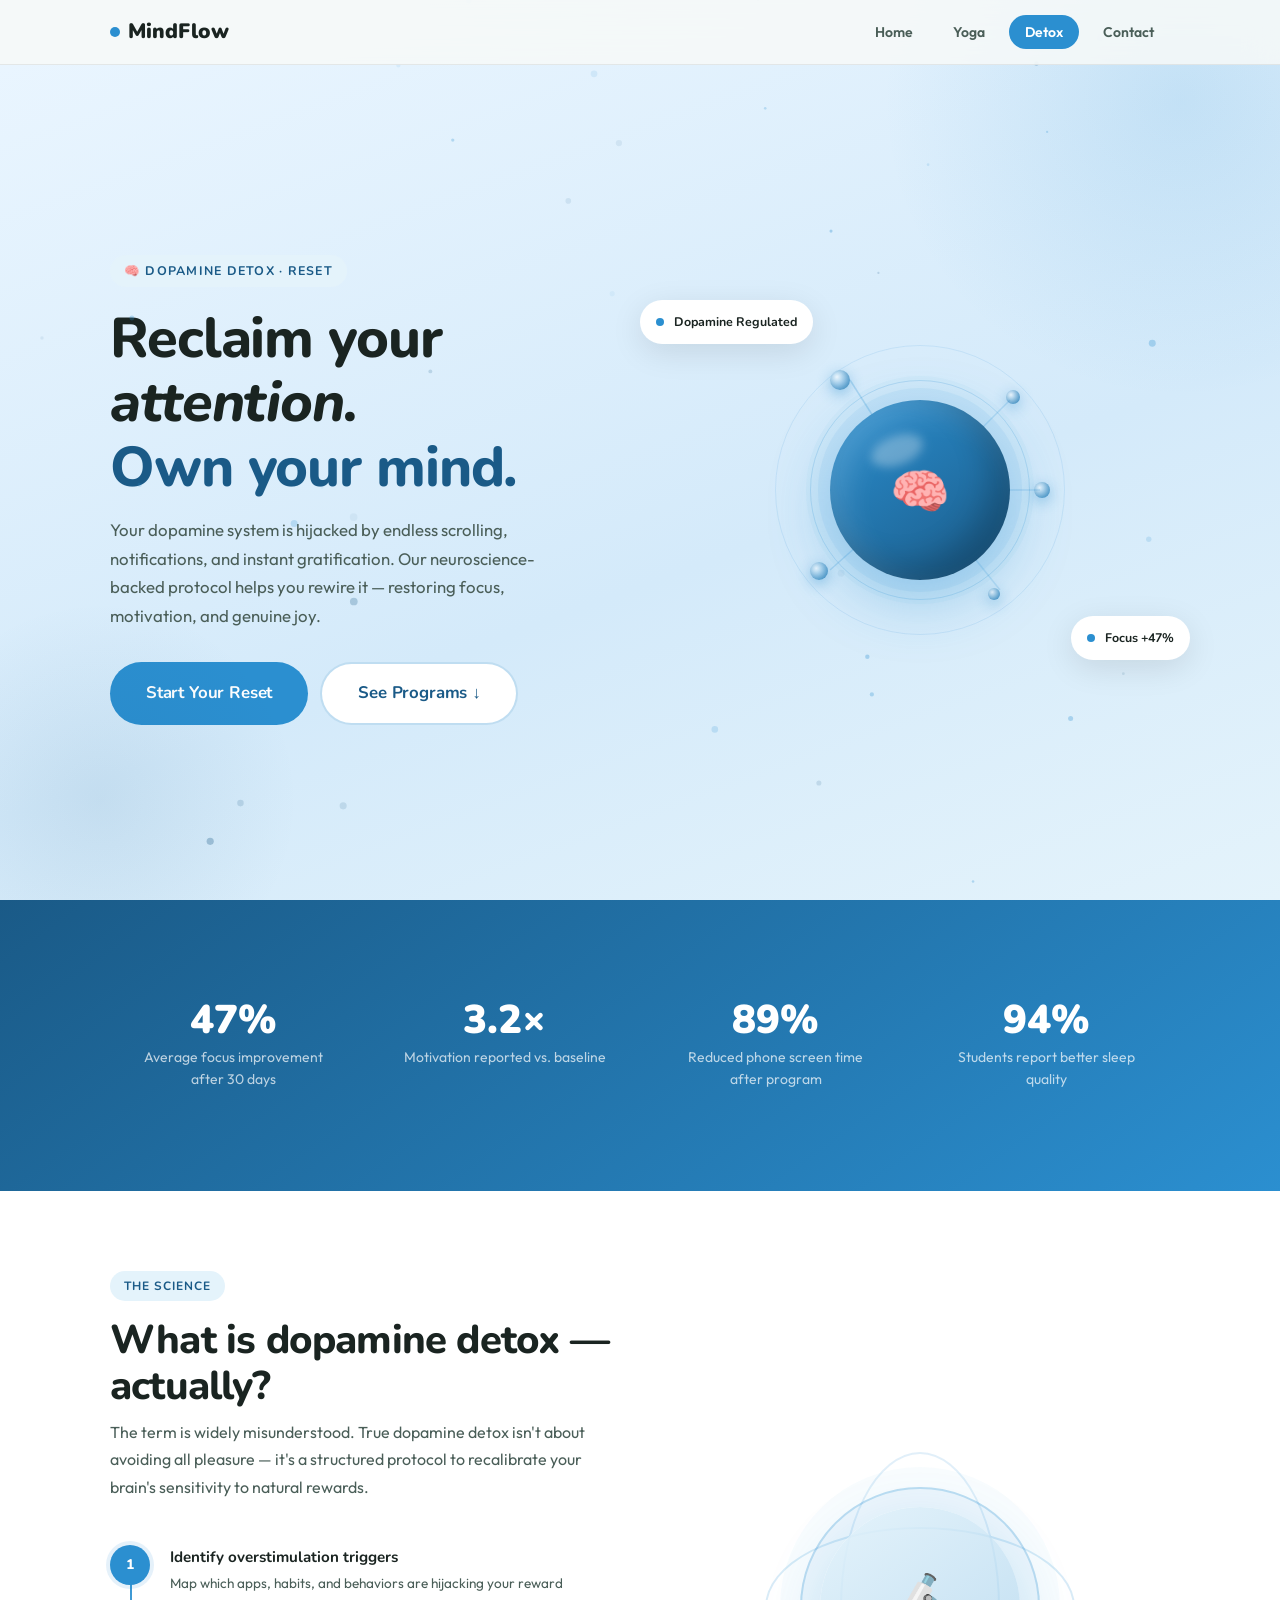
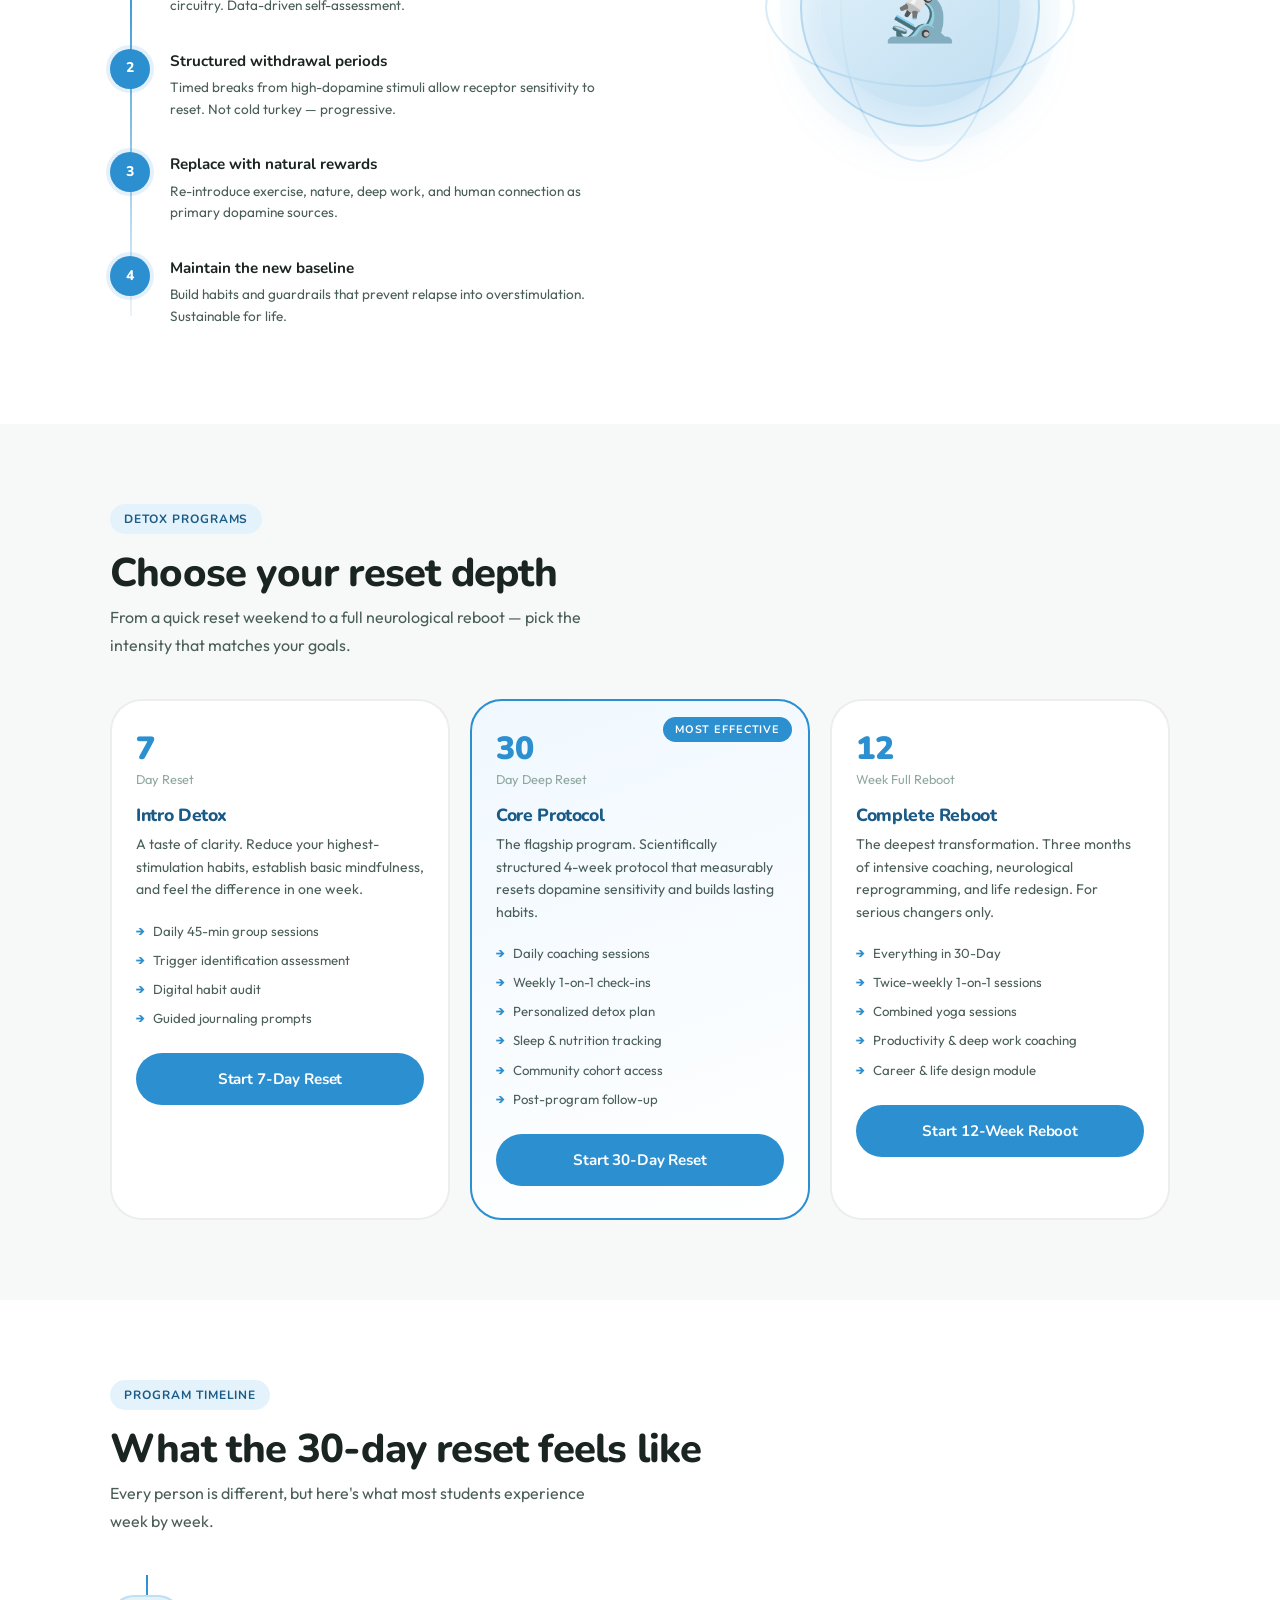
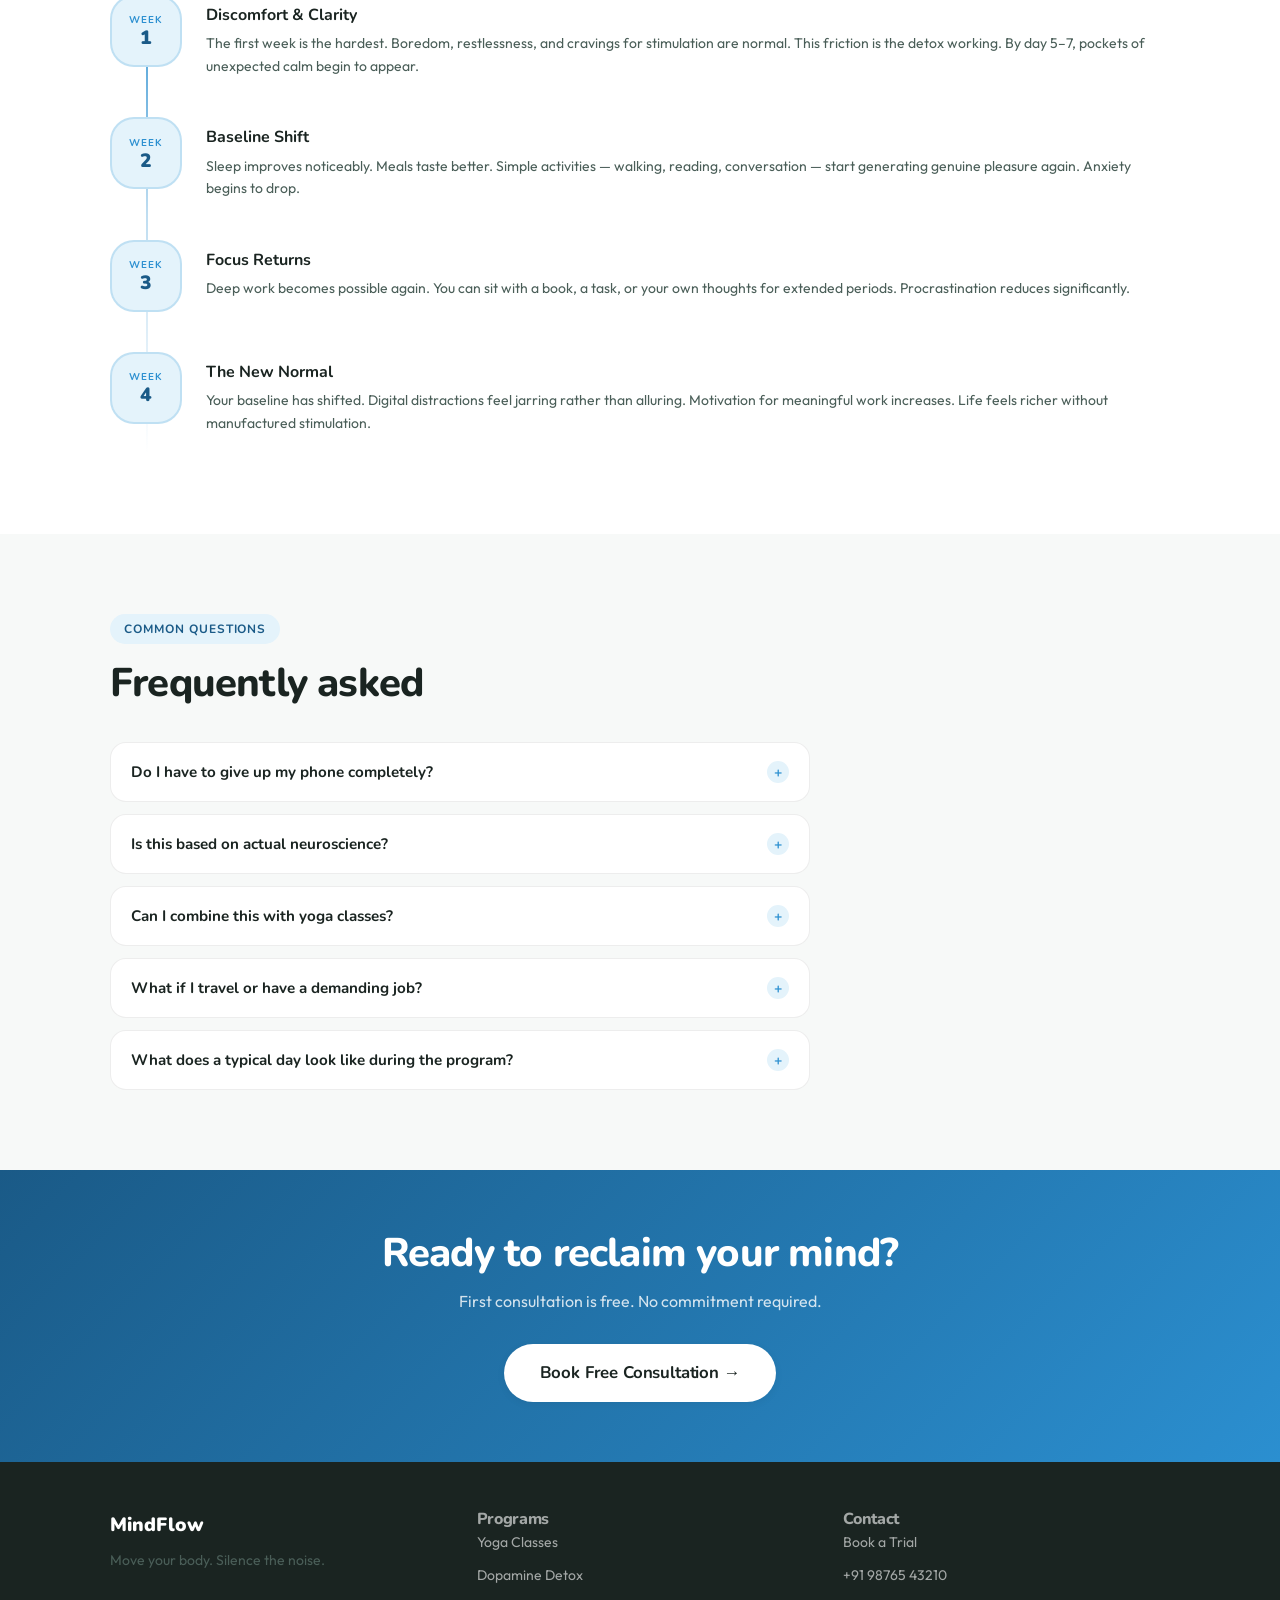
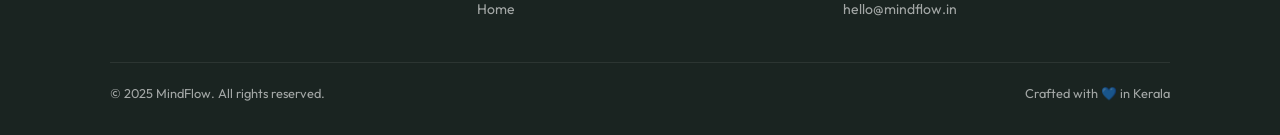
==== dopamine-detox.html @ 07716dae "Add files via upload" ====
<!DOCTYPE html>
<html lang="en">
<head>
  <meta charset="UTF-8" />
  <meta name="viewport" content="width=device-width, initial-scale=1.0" />
  <title>Dopamine Detox Classes Thiruvananthapuram — MindFlow Reset Program</title>
  <meta name="description" content="Science-backed dopamine detox program in Thiruvananthapuram. Reset your brain's reward system, reclaim focus and motivation. Small group coaching with certified behavioral therapists." />
  <meta name="keywords" content="dopamine detox Thiruvananthapuram, digital detox Kerala, dopamine reset, screen addiction, focus coaching, behavioral wellness, mental clarity" />
  <meta name="robots" content="index, follow" />
  <link rel="canonical" href="https://mindflow.in/dopamine-detox.html" />

  <meta property="og:type" content="website" />
  <meta property="og:title" content="Dopamine Detox — MindFlow Reset Program" />
  <meta property="og:description" content="Reset your brain's reward system. Science-backed dopamine detox in Thiruvananthapuram, Kerala." />
  <meta property="og:url" content="https://mindflow.in/dopamine-detox.html" />

  <script type="application/ld+json">
  {
    "@context": "https://schema.org",
    "@type": "Course",
    "name": "Dopamine Detox Program at MindFlow",
    "description": "Science-backed program to reset the brain's dopamine reward system, improve focus, motivation, and reduce digital addiction.",
    "provider": {
      "@type": "Organization",
      "name": "MindFlow",
      "url": "https://mindflow.in"
    },
    "courseMode": "Onsite",
    "numberOfCredits": "12-week program",
    "hasCourseInstance": [
      { "@type": "CourseInstance", "name": "7-Day Intro Reset", "courseMode": "Onsite" },
      { "@type": "CourseInstance", "name": "30-Day Deep Reset", "courseMode": "Onsite" },
      { "@type": "CourseInstance", "name": "12-Week Full Reboot", "courseMode": "Onsite" }
    ]
  }
  </script>

  <link rel="stylesheet" href="styles.css" />

  <style>
    /* ── Detox page tokens ──────────────────────────── */
    :root {
      --b:     #2B8FD0;
      --b-lt:  #E4F3FB;
      --b-dk:  #1A5A87;
      --b-mid: #2278b0;
    }

    .nav__logo-dot { background: var(--b); }
    .nav__links a.active { background: var(--b); color: var(--white); }
    .nav__mobile a.active { background: var(--b-lt); color: var(--b-dk); }

    /* ── Hero ────────────────────────────────────────── */
    .detox-hero {
      min-height: 100svh;
      display: flex;
      align-items: center;
      padding-top: 80px;
      background: linear-gradient(160deg, #EBF6FF 0%, #D4EAFA 60%, #E4F3FB 100%);
      position: relative;
      overflow: hidden;
    }

    .detox-hero__decor {
      position: absolute;
      border-radius: 50%;
      pointer-events: none;
    }

    .detox-hero__decor--1 {
      width: 600px; height: 600px;
      background: radial-gradient(circle, rgba(43,143,208,0.14) 0%, transparent 70%);
      top: -200px; right: -200px;
      animation: morphBlob 12s ease-in-out infinite;
    }

    .detox-hero__decor--2 {
      width: 400px; height: 400px;
      background: radial-gradient(circle, rgba(26,90,135,0.09) 0%, transparent 70%);
      bottom: -100px; left: -100px;
      animation: morphBlob 9s ease-in-out infinite reverse;
    }

    .detox-hero__inner {
      display: grid;
      grid-template-columns: 1fr 1fr;
      gap: 60px;
      align-items: center;
      padding: 60px 0;
    }

    .detox-hero__tag {
      display: inline-flex;
      align-items: center;
      gap: 8px;
      background: var(--b-lt);
      color: var(--b-dk);
      font-family: var(--font-display);
      font-size: 0.78rem;
      font-weight: 700;
      text-transform: uppercase;
      letter-spacing: 0.1em;
      padding: 6px 14px;
      border-radius: var(--r-full);
      margin-bottom: 20px;
    }

    .detox-hero__title em {
      font-style: normal;
      color: var(--b);
    }

    .detox-hero__cta {
      display: flex;
      gap: 12px;
      flex-wrap: wrap;
      margin-top: 32px;
    }

    /* ── 3D Brain / Neural Visual ─────────────────────── */
    .detox-visual {
      position: relative;
      height: 460px;
      display: flex;
      align-items: center;
      justify-content: center;
    }

    .neural-wrap {
      position: relative;
      width: 280px;
      height: 280px;
    }

    .neural-sphere {
      width: 180px; height: 180px;
      border-radius: 50%;
      background: linear-gradient(145deg, #2B8FD0, #1A5A87);
      box-shadow:
        inset -20px -15px 30px rgba(0,0,0,0.2),
        inset 14px 12px 30px rgba(255,255,255,0.15),
        0 20px 60px rgba(43,143,208,0.35),
        0 0 0 12px rgba(43,143,208,0.08),
        0 0 0 24px rgba(43,143,208,0.04);
      position: absolute;
      top: 50%; left: 50%;
      margin: -90px 0 0 -90px;
      display: flex;
      align-items: center;
      justify-content: center;
      font-size: 3rem;
      animation: float 5s ease-in-out infinite;
      z-index: 2;
    }

    .neural-sphere::before {
      content: '';
      position: absolute;
      top: 20%;
      left: 22%;
      width: 30%;
      height: 16%;
      border-radius: 50%;
      background: rgba(255,255,255,0.3);
      filter: blur(5px);
      transform: rotate(-20deg);
    }

    /* Neural network lines */
    .neural-svg {
      position: absolute;
      top: 0; left: 0;
      width: 100%; height: 100%;
      pointer-events: none;
    }

    /* Orbit nodes */
    .neural-node {
      position: absolute;
      border-radius: 50%;
      background: radial-gradient(circle at 35% 35%,
        rgba(255,255,255,0.5),
        var(--b));
      box-shadow: 0 4px 14px rgba(43,143,208,0.45),
                  inset -2px -2px 6px rgba(0,0,0,0.1);
    }

    .neural-node--a { width: 20px; height: 20px; top: 20px; left: 50px; animation: floatB 3.5s ease-in-out infinite; }
    .neural-node--b { width: 14px; height: 14px; top: 40px; right: 40px; animation: floatB 4.5s ease-in-out infinite 0.5s; }
    .neural-node--c { width: 18px; height: 18px; bottom: 50px; left: 30px; animation: floatB 4s ease-in-out infinite 1s; }
    .neural-node--d { width: 12px; height: 12px; bottom: 30px; right: 60px; animation: floatB 3s ease-in-out infinite 0.3s; }
    .neural-node--e { width: 16px; height: 16px; top: 50%; right: 10px; margin-top: -8px; animation: floatB 5s ease-in-out infinite 0.7s; }

    /* Outer orbit rings */
    .detox-ring {
      position: absolute;
      border-radius: 50%;
      border: 1.5px solid;
      top: 50%; left: 50%;
      border-color: rgba(43,143,208,0.2);
    }

    .detox-ring--1 { width: 220px; height: 220px; margin: -110px 0 0 -110px; animation: orbitRing 8s linear infinite; }
    .detox-ring--2 { width: 290px; height: 290px; margin: -145px 0 0 -145px; animation: orbitRing 13s linear infinite reverse; border-color: rgba(43,143,208,0.12); }

    /* Float labels */
    .detox-float {
      position: absolute;
      border-radius: var(--r-lg);
      background: var(--white);
      box-shadow: var(--shadow-md);
      padding: 12px 16px;
      display: flex;
      align-items: center;
      gap: 10px;
      font-family: var(--font-display);
      font-weight: 700;
      font-size: 0.78rem;
      color: var(--text-dark);
      white-space: nowrap;
      z-index: 3;
      animation: floatB ease-in-out infinite;
    }

    .detox-float--1 { top: 40px; left: -30px; animation-duration: 4s; }
    .detox-float--2 { bottom: 60px; right: -20px; animation-duration: 5s; animation-delay: 1s; }

    .detox-float__dot {
      width: 8px; height: 8px;
      border-radius: 50%;
      background: var(--b);
      animation: pulse 2s ease-in-out infinite;
    }

    /* ── What is Dopamine Detox ──────────────────────── */
    .explainer-section { background: var(--white); }

    .explainer-grid {
      display: grid;
      grid-template-columns: 1fr 1fr;
      gap: 60px;
      align-items: center;
    }

    .explainer-steps {
      display: flex;
      flex-direction: column;
      gap: 0;
      margin-top: 28px;
      position: relative;
    }

    .explainer-steps::before {
      content: '';
      position: absolute;
      left: 20px;
      top: 28px;
      bottom: 28px;
      width: 2px;
      background: linear-gradient(to bottom, var(--b), rgba(43,143,208,0.1));
    }

    .explainer-step {
      display: flex;
      gap: 20px;
      padding: 16px 0;
      position: relative;
    }

    .explainer-step__num {
      width: 40px; height: 40px;
      border-radius: 50%;
      background: var(--b);
      color: var(--white);
      font-family: var(--font-display);
      font-weight: 800;
      font-size: 0.875rem;
      display: flex;
      align-items: center;
      justify-content: center;
      flex-shrink: 0;
      z-index: 1;
      position: relative;
      box-shadow: 0 0 0 4px rgba(43,143,208,0.12);
    }

    .explainer-step__title {
      font-family: var(--font-display);
      font-weight: 700;
      font-size: 0.95rem;
      color: var(--text-dark);
      margin-bottom: 4px;
    }

    .explainer-step__desc { font-size: 0.85rem; color: var(--text-mid); line-height: 1.6; }

    /* 3D wave-ish sphere for explainer */
    .neuro-sphere-wrap {
      height: 360px;
      display: flex;
      align-items: center;
      justify-content: center;
      position: relative;
    }

    .neuro-sphere-anim {
      width: 200px; height: 200px;
      border-radius: 50%;
      background: linear-gradient(145deg, var(--b-lt) 0%, rgba(43,143,208,0.3) 100%);
      box-shadow:
        0 0 0 20px rgba(43,143,208,0.06),
        0 0 0 40px rgba(43,143,208,0.03),
        0 20px 60px rgba(43,143,208,0.2);
      display: flex;
      align-items: center;
      justify-content: center;
      font-size: 4rem;
      animation: float 4s ease-in-out infinite;
      position: relative;
      z-index: 2;
    }

    .neuro-orbit {
      position: absolute;
      border-radius: 50%;
      border: 2px solid rgba(43,143,208,0.25);
      top: 50%; left: 50%;
    }

    .neuro-orbit--1 { width: 240px; height: 240px; margin: -120px 0 0 -120px; animation: orbitRing 6s linear infinite; }
    .neuro-orbit--2 { width: 310px; height: 160px; margin: -80px 0 0 -155px; animation: orbitRing 4s linear infinite reverse; border-color: rgba(43,143,208,0.18); }
    .neuro-orbit--3 { width: 160px; height: 310px; margin: -155px 0 0 -80px; animation: orbitRing 5s linear infinite; border-color: rgba(43,143,208,0.14); }

    /* ── Programs ─────────────────────────────────────── */
    .detox-programs { background: var(--off-white); }

    .detox-program-cards {
      display: grid;
      grid-template-columns: repeat(3, 1fr);
      gap: 20px;
      margin-top: 40px;
    }

    .dp-card {
      background: var(--white);
      border-radius: var(--r-xl);
      padding: 32px 24px;
      border: 2px solid var(--border);
      transition: transform 0.3s var(--ease), border-color 0.2s, box-shadow 0.3s;
      position: relative;
      overflow: hidden;
    }

    .dp-card:hover {
      transform: translateY(-5px);
      border-color: var(--b);
      box-shadow: 0 12px 40px rgba(43,143,208,0.15);
    }

    .dp-card__duration {
      font-family: var(--font-display);
      font-size: 2rem;
      font-weight: 900;
      color: var(--b);
      line-height: 1;
      margin-bottom: 4px;
    }

    .dp-card__unit {
      font-size: 0.8rem;
      color: var(--text-light);
      margin-bottom: 16px;
    }

    .dp-card__title {
      font-size: 1.1rem;
      margin-bottom: 8px;
      color: var(--b-dk);
    }

    .dp-card__desc {
      font-size: 0.875rem;
      color: var(--text-mid);
      line-height: 1.6;
      margin-bottom: 20px;
    }

    .dp-card__features {
      list-style: none;
      display: flex;
      flex-direction: column;
      gap: 8px;
      margin-bottom: 24px;
    }

    .dp-card__features li {
      font-size: 0.825rem;
      color: var(--text-mid);
      display: flex;
      align-items: flex-start;
      gap: 8px;
    }

    .dp-card__features li::before {
      content: '→';
      color: var(--b);
      font-weight: 700;
      flex-shrink: 0;
    }

    .dp-card .btn {
      width: 100%;
      background: var(--b);
      color: var(--white);
    }

    .dp-card--popular {
      border-color: var(--b);
      background: linear-gradient(160deg, #f0f8ff, var(--white));
    }

    .dp-popular-tag {
      position: absolute;
      top: 16px; right: 16px;
      background: var(--b);
      color: var(--white);
      font-family: var(--font-display);
      font-size: 0.68rem;
      font-weight: 700;
      text-transform: uppercase;
      letter-spacing: 0.08em;
      padding: 4px 12px;
      border-radius: var(--r-full);
    }

    /* ── Science / Stats ──────────────────────────────── */
    .stats-section {
      background: linear-gradient(145deg, var(--b-dk), var(--b));
      color: var(--white);
      padding: 80px 0;
    }

    .stats-grid {
      display: grid;
      grid-template-columns: repeat(4, 1fr);
      gap: 24px;
      text-align: center;
    }

    .stat-item { padding: 20px; }

    .stat-item__val {
      font-family: var(--font-display);
      font-size: 2.5rem;
      font-weight: 900;
      line-height: 1;
      margin-bottom: 6px;
      color: var(--white);
    }

    .stat-item__label { font-size: 0.875rem; color: rgba(255,255,255,0.7); }

    /* ── What to expect ───────────────────────────────── */
    .expect-section { background: var(--white); }

    .expect-timeline {
      margin-top: 40px;
      display: flex;
      flex-direction: column;
      gap: 0;
      position: relative;
    }

    .expect-timeline::before {
      content: '';
      position: absolute;
      left: 36px;
      top: 0; bottom: 0;
      width: 2px;
      background: linear-gradient(to bottom,
        var(--b),
        rgba(43,143,208,0.3),
        transparent);
    }

    .expect-item {
      display: flex;
      gap: 24px;
      padding: 20px 0;
      position: relative;
    }

    .expect-item__badge {
      width: 72px; height: 72px;
      border-radius: var(--r-lg);
      background: var(--b-lt);
      border: 2px solid rgba(43,143,208,0.2);
      display: flex;
      flex-direction: column;
      align-items: center;
      justify-content: center;
      flex-shrink: 0;
      z-index: 1;
      position: relative;
      font-family: var(--font-display);
    }

    .expect-item__week {
      font-size: 0.62rem;
      font-weight: 700;
      text-transform: uppercase;
      letter-spacing: 0.08em;
      color: var(--b);
    }

    .expect-item__wnum {
      font-size: 1.2rem;
      font-weight: 900;
      color: var(--b-dk);
      line-height: 1;
    }

    .expect-item__content { padding-top: 8px; }

    .expect-item__title {
      font-family: var(--font-display);
      font-size: 1rem;
      font-weight: 700;
      color: var(--text-dark);
      margin-bottom: 4px;
    }

    .expect-item__desc { font-size: 0.875rem; color: var(--text-mid); line-height: 1.6; }

    /* ── FAQ ──────────────────────────────────────────── */
    .faq-section { background: var(--off-white); }

    .faq-list {
      display: flex;
      flex-direction: column;
      gap: 12px;
      margin-top: 36px;
      max-width: 700px;
    }

    .faq-item {
      background: var(--white);
      border-radius: var(--r-md);
      border: 1px solid var(--border);
      overflow: hidden;
    }

    .faq-item__question {
      width: 100%;
      text-align: left;
      background: none;
      border: none;
      padding: 18px 20px;
      font-family: var(--font-display);
      font-size: 0.95rem;
      font-weight: 700;
      color: var(--text-dark);
      cursor: pointer;
      display: flex;
      justify-content: space-between;
      align-items: center;
      gap: 16px;
      transition: color 0.2s;
    }

    .faq-item__question:hover { color: var(--b); }

    .faq-item__icon {
      width: 22px; height: 22px;
      border-radius: 50%;
      background: var(--b-lt);
      display: flex;
      align-items: center;
      justify-content: center;
      font-size: 0.875rem;
      font-weight: 700;
      color: var(--b);
      flex-shrink: 0;
      transition: transform 0.2s, background 0.2s;
    }

    .faq-item.open .faq-item__icon {
      transform: rotate(45deg);
      background: var(--b);
      color: var(--white);
    }

    .faq-item__answer {
      max-height: 0;
      overflow: hidden;
      transition: max-height 0.3s var(--ease-out);
    }

    .faq-item.open .faq-item__answer { max-height: 200px; }

    .faq-item__answer p {
      padding: 0 20px 18px;
      font-size: 0.875rem;
    }

    /* ── Responsive ──────────────────────────────────── */
    @media (max-width: 768px) {
      .detox-hero__inner { grid-template-columns: 1fr; gap: 40px; }
      .detox-visual { height: 280px; order: -1; }
      .explainer-grid { grid-template-columns: 1fr; }
      .neuro-sphere-wrap { height: 240px; order: -1; }
      .detox-program-cards { grid-template-columns: 1fr; }
      .stats-grid { grid-template-columns: 1fr 1fr; }
      .neural-wrap { width: 200px; height: 200px; }
      .neural-sphere { width: 130px; height: 130px; margin: -65px 0 0 -65px; }
    }

    @media (max-width: 480px) {
      .stats-grid { grid-template-columns: 1fr 1fr; }
    }
  </style>
</head>
<body class="page-detox">

<!-- ══ NAV ══════════════════════════════════════════════ -->
<nav class="nav" id="nav" aria-label="Main navigation">
  <div class="container">
    <div class="nav__inner">
      <a href="index.html" class="nav__logo" aria-label="MindFlow Home">
        <span class="nav__logo-dot" aria-hidden="true"></span>
        MindFlow
      </a>
      <ul class="nav__links" role="list">
        <li><a href="index.html">Home</a></li>
        <li><a href="yoga.html">Yoga</a></li>
        <li><a href="dopamine-detox.html" class="active" aria-current="page">Detox</a></li>
        <li><a href="index.html#contact">Contact</a></li>
      </ul>
      <button class="nav__menu-btn" id="menuBtn" aria-label="Toggle menu" aria-expanded="false">
        <svg width="22" height="22" viewBox="0 0 22 22" fill="none" aria-hidden="true">
          <rect y="4"  width="22" height="2.5" rx="1.25" fill="#4A5E58"/>
          <rect y="10" width="22" height="2.5" rx="1.25" fill="#4A5E58"/>
          <rect y="16" width="22" height="2.5" rx="1.25" fill="#4A5E58"/>
        </svg>
      </button>
    </div>
    <div class="nav__mobile" id="mobileMenu" role="navigation">
      <a href="index.html">Home</a>
      <a href="yoga.html">Yoga Classes</a>
      <a href="dopamine-detox.html" class="active">Dopamine Detox</a>
      <a href="index.html#contact">Contact</a>
    </div>
  </div>
</nav>

<!-- ══ HERO ══════════════════════════════════════════════ -->
<section class="detox-hero" aria-labelledby="detox-hero-heading">
  <div class="detox-hero__decor detox-hero__decor--1" aria-hidden="true"></div>
  <div class="detox-hero__decor detox-hero__decor--2" aria-hidden="true"></div>
  <div class="container">
    <div class="detox-hero__inner">

      <div>
        <div class="detox-hero__tag" aria-label="Dopamine Detox Program">
          🧠 Dopamine Detox · Reset
        </div>
        <h1 id="detox-hero-heading">
          Reclaim your<br>
          <em>attention.</em><br>
          <span style="color:var(--b-dk);">Own your mind.</span>
        </h1>
        <p style="max-width:440px;margin-top:16px;font-size:1.05rem;">
          Your dopamine system is hijacked by endless scrolling, notifications,
          and instant gratification. Our neuroscience-backed protocol helps you
          rewire it — restoring focus, motivation, and genuine joy.
        </p>
        <div class="detox-hero__cta">
          <a href="index.html#contact" class="btn btn--lg" style="background:var(--b);color:#fff;">
            Start Your Reset
          </a>
          <a href="#programs" class="btn btn--lg" style="background:var(--white);color:var(--b-dk);border:2px solid rgba(43,143,208,0.3);">
            See Programs ↓
          </a>
        </div>
      </div>

      <!-- 3D Neural Visual -->
      <div class="detox-visual" aria-hidden="true">
        <div class="detox-float detox-float--1">
          <div class="detox-float__dot"></div>
          Dopamine Regulated
        </div>
        <div class="detox-float detox-float--2">
          <div class="detox-float__dot"></div>
          Focus +47%
        </div>
        <div class="neural-wrap scene-3d">
          <div class="detox-ring detox-ring--1"></div>
          <div class="detox-ring detox-ring--2"></div>
          <div class="neural-sphere">🧠</div>
          <div class="neural-node neural-node--a"></div>
          <div class="neural-node neural-node--b"></div>
          <div class="neural-node neural-node--c"></div>
          <div class="neural-node neural-node--d"></div>
          <div class="neural-node neural-node--e"></div>
          <svg class="neural-svg" viewBox="0 0 280 280" fill="none" xmlns="http://www.w3.org/2000/svg">
            <line x1="70" y1="30" x2="140" y2="140" stroke="rgba(43,143,208,0.25)" stroke-width="1.5"/>
            <line x1="230" y1="50" x2="140" y2="140" stroke="rgba(43,143,208,0.2)" stroke-width="1.5"/>
            <line x1="50" y1="220" x2="140" y2="140" stroke="rgba(43,143,208,0.22)" stroke-width="1.5"/>
            <line x1="220" y1="240" x2="140" y2="140" stroke="rgba(43,143,208,0.18)" stroke-width="1.5"/>
            <line x1="260" y1="140" x2="140" y2="140" stroke="rgba(43,143,208,0.2)" stroke-width="1.5"/>
          </svg>
        </div>
      </div>

    </div>
  </div>
</section>

<!-- ══ STATS ═════════════════════════════════════════════ -->
<section class="stats-section" aria-labelledby="stats-heading">
  <div class="container">
    <h2 id="stats-heading" class="sr-only">Program impact statistics</h2>
    <div class="stats-grid reveal-group">
      <div class="stat-item">
        <div class="stat-item__val">47%</div>
        <div class="stat-item__label">Average focus improvement after 30 days</div>
      </div>
      <div class="stat-item">
        <div class="stat-item__val">3.2×</div>
        <div class="stat-item__label">Motivation reported vs. baseline</div>
      </div>
      <div class="stat-item">
        <div class="stat-item__val">89%</div>
        <div class="stat-item__label">Reduced phone screen time after program</div>
      </div>
      <div class="stat-item">
        <div class="stat-item__val">94%</div>
        <div class="stat-item__label">Students report better sleep quality</div>
      </div>
    </div>
  </div>
</section>

<!-- ══ WHAT IS IT ════════════════════════════════════════ -->
<section class="section explainer-section" aria-labelledby="explainer-heading">
  <div class="container">
    <div class="explainer-grid">

      <div class="reveal">
        <p class="pill" style="background:var(--b-lt);color:var(--b-dk);">The Science</p>
        <h2 id="explainer-heading">What is dopamine detox — actually?</h2>
        <p style="margin-top:10px;">
          The term is widely misunderstood. True dopamine detox isn't about avoiding
          all pleasure — it's a structured protocol to recalibrate your brain's sensitivity
          to natural rewards.
        </p>
        <div class="explainer-steps">
          <div class="explainer-step">
            <div class="explainer-step__num" aria-hidden="true">1</div>
            <div>
              <div class="explainer-step__title">Identify overstimulation triggers</div>
              <p class="explainer-step__desc">Map which apps, habits, and behaviors are hijacking your reward circuitry. Data-driven self-assessment.</p>
            </div>
          </div>
          <div class="explainer-step">
            <div class="explainer-step__num" aria-hidden="true">2</div>
            <div>
              <div class="explainer-step__title">Structured withdrawal periods</div>
              <p class="explainer-step__desc">Timed breaks from high-dopamine stimuli allow receptor sensitivity to reset. Not cold turkey — progressive.</p>
            </div>
          </div>
          <div class="explainer-step">
            <div class="explainer-step__num" aria-hidden="true">3</div>
            <div>
              <div class="explainer-step__title">Replace with natural rewards</div>
              <p class="explainer-step__desc">Re-introduce exercise, nature, deep work, and human connection as primary dopamine sources.</p>
            </div>
          </div>
          <div class="explainer-step">
            <div class="explainer-step__num" aria-hidden="true">4</div>
            <div>
              <div class="explainer-step__title">Maintain the new baseline</div>
              <p class="explainer-step__desc">Build habits and guardrails that prevent relapse into overstimulation. Sustainable for life.</p>
            </div>
          </div>
        </div>
      </div>

      <div class="reveal">
        <div class="neuro-sphere-wrap scene-3d" aria-hidden="true">
          <div class="neuro-orbit neuro-orbit--1"></div>
          <div class="neuro-orbit neuro-orbit--2"></div>
          <div class="neuro-orbit neuro-orbit--3"></div>
          <div class="neuro-sphere-anim">🔬</div>
        </div>
      </div>

    </div>
  </div>
</section>

<!-- ══ PROGRAMS ══════════════════════════════════════════ -->
<section class="section detox-programs" id="programs" aria-labelledby="detox-programs-heading">
  <div class="container">
    <div class="reveal">
      <p class="pill" style="background:var(--b-lt);color:var(--b-dk);">Detox Programs</p>
      <h2 id="detox-programs-heading">Choose your reset depth</h2>
      <p style="max-width:480px;margin-top:8px;">From a quick reset weekend to a full neurological reboot — pick the intensity that matches your goals.</p>
    </div>

    <div class="detox-program-cards reveal-group">

      <div class="dp-card">
        <div class="dp-card__duration">7</div>
        <div class="dp-card__unit">Day Reset</div>
        <h3 class="dp-card__title">Intro Detox</h3>
        <p class="dp-card__desc">A taste of clarity. Reduce your highest-stimulation habits, establish basic mindfulness, and feel the difference in one week.</p>
        <ul class="dp-card__features">
          <li>Daily 45-min group sessions</li>
          <li>Trigger identification assessment</li>
          <li>Digital habit audit</li>
          <li>Guided journaling prompts</li>
        </ul>
        <a href="index.html#contact" class="btn">Start 7-Day Reset</a>
      </div>

      <div class="dp-card dp-card--popular">
        <div class="dp-popular-tag">Most Effective</div>
        <div class="dp-card__duration">30</div>
        <div class="dp-card__unit">Day Deep Reset</div>
        <h3 class="dp-card__title">Core Protocol</h3>
        <p class="dp-card__desc">The flagship program. Scientifically structured 4-week protocol that measurably resets dopamine sensitivity and builds lasting habits.</p>
        <ul class="dp-card__features">
          <li>Daily coaching sessions</li>
          <li>Weekly 1-on-1 check-ins</li>
          <li>Personalized detox plan</li>
          <li>Sleep & nutrition tracking</li>
          <li>Community cohort access</li>
          <li>Post-program follow-up</li>
        </ul>
        <a href="index.html#contact" class="btn">Start 30-Day Reset</a>
      </div>

      <div class="dp-card">
        <div class="dp-card__duration">12</div>
        <div class="dp-card__unit">Week Full Reboot</div>
        <h3 class="dp-card__title">Complete Reboot</h3>
        <p class="dp-card__desc">The deepest transformation. Three months of intensive coaching, neurological reprogramming, and life redesign. For serious changers only.</p>
        <ul class="dp-card__features">
          <li>Everything in 30-Day</li>
          <li>Twice-weekly 1-on-1 sessions</li>
          <li>Combined yoga sessions</li>
          <li>Productivity & deep work coaching</li>
          <li>Career & life design module</li>
        </ul>
        <a href="index.html#contact" class="btn">Start 12-Week Reboot</a>
      </div>

    </div>
  </div>
</section>

<!-- ══ WHAT TO EXPECT ════════════════════════════════════ -->
<section class="section expect-section" aria-labelledby="expect-heading">
  <div class="container">
    <div class="reveal">
      <p class="pill" style="background:var(--b-lt);color:var(--b-dk);">Program Timeline</p>
      <h2 id="expect-heading">What the 30-day reset feels like</h2>
      <p style="max-width:480px;margin-top:8px;">Every person is different, but here's what most students experience week by week.</p>
    </div>
    <div class="expect-timeline reveal-group">
      <div class="expect-item">
        <div class="expect-item__badge">
          <div class="expect-item__week">Week</div>
          <div class="expect-item__wnum">1</div>
        </div>
        <div class="expect-item__content">
          <div class="expect-item__title">Discomfort & Clarity</div>
          <p class="expect-item__desc">The first week is the hardest. Boredom, restlessness, and cravings for stimulation are normal. This friction is the detox working. By day 5–7, pockets of unexpected calm begin to appear.</p>
        </div>
      </div>
      <div class="expect-item">
        <div class="expect-item__badge">
          <div class="expect-item__week">Week</div>
          <div class="expect-item__wnum">2</div>
        </div>
        <div class="expect-item__content">
          <div class="expect-item__title">Baseline Shift</div>
          <p class="expect-item__desc">Sleep improves noticeably. Meals taste better. Simple activities — walking, reading, conversation — start generating genuine pleasure again. Anxiety begins to drop.</p>
        </div>
      </div>
      <div class="expect-item">
        <div class="expect-item__badge">
          <div class="expect-item__week">Week</div>
          <div class="expect-item__wnum">3</div>
        </div>
        <div class="expect-item__content">
          <div class="expect-item__title">Focus Returns</div>
          <p class="expect-item__desc">Deep work becomes possible again. You can sit with a book, a task, or your own thoughts for extended periods. Procrastination reduces significantly.</p>
        </div>
      </div>
      <div class="expect-item">
        <div class="expect-item__badge">
          <div class="expect-item__week">Week</div>
          <div class="expect-item__wnum">4</div>
        </div>
        <div class="expect-item__content">
          <div class="expect-item__title">The New Normal</div>
          <p class="expect-item__desc">Your baseline has shifted. Digital distractions feel jarring rather than alluring. Motivation for meaningful work increases. Life feels richer without manufactured stimulation.</p>
        </div>
      </div>
    </div>
  </div>
</section>

<!-- ══ FAQ ════════════════════════════════════════════════ -->
<section class="section faq-section" aria-labelledby="faq-heading">
  <div class="container">
    <div class="reveal">
      <p class="pill" style="background:var(--b-lt);color:var(--b-dk);">Common Questions</p>
      <h2 id="faq-heading">Frequently asked</h2>
    </div>
    <div class="faq-list reveal">
      <div class="faq-item">
        <button class="faq-item__question" aria-expanded="false">
          Do I have to give up my phone completely?
          <span class="faq-item__icon" aria-hidden="true">+</span>
        </button>
        <div class="faq-item__answer" role="region">
          <p>No. Our approach is not about eliminating technology — it's about conscious use. You'll set agreed-upon boundaries with your coach, not rigid rules. Most students reduce screen time by 60–80% while keeping essential functions.</p>
        </div>
      </div>
      <div class="faq-item">
        <button class="faq-item__question" aria-expanded="false">
          Is this based on actual neuroscience?
          <span class="faq-item__icon" aria-hidden="true">+</span>
        </button>
        <div class="faq-item__answer" role="region">
          <p>Yes. Our curriculum is developed with psychologists and draws from peer-reviewed research on dopamine receptor down-regulation, behavioral addiction, and reward sensitivity recalibration. We'll walk you through the science in week one.</p>
        </div>
      </div>
      <div class="faq-item">
        <button class="faq-item__question" aria-expanded="false">
          Can I combine this with yoga classes?
          <span class="faq-item__icon" aria-hidden="true">+</span>
        </button>
        <div class="faq-item__answer" role="region">
          <p>Absolutely — and we recommend it. Physical yoga practice naturally boosts dopamine through movement and breathwork, making the detox process more comfortable and effective. We offer a bundled package for exactly this combination.</p>
        </div>
      </div>
      <div class="faq-item">
        <button class="faq-item__question" aria-expanded="false">
          What if I travel or have a demanding job?
          <span class="faq-item__icon" aria-hidden="true">+</span>
        </button>
        <div class="faq-item__answer" role="region">
          <p>The program is designed around your life, not the other way around. Morning and evening slots are available. For the 30-Day program, some sessions can be attended online. Your coach will build a schedule around your work and travel.</p>
        </div>
      </div>
      <div class="faq-item">
        <button class="faq-item__question" aria-expanded="false">
          What does a typical day look like during the program?
          <span class="faq-item__icon" aria-hidden="true">+</span>
        </button>
        <div class="faq-item__answer" role="region">
          <p>Morning group session (45 min) + journaling (15 min). Regular life in between — work, family, errands — with agreed digital boundaries. Evening reflection check-in (15 min). Weekends include an optional extended workshop session.</p>
        </div>
      </div>
    </div>
  </div>
</section>

<!-- ══ CTA BANNER ════════════════════════════════════════ -->
<section style="background:linear-gradient(135deg,var(--b-dk),var(--b));padding:60px 0;" aria-labelledby="detox-cta-heading">
  <div class="container" style="text-align:center;">
    <h2 id="detox-cta-heading" style="color:#fff;margin-bottom:12px;">Ready to reclaim your mind?</h2>
    <p style="color:rgba(255,255,255,0.8);max-width:400px;margin:0 auto 28px;">First consultation is free. No commitment required.</p>
    <a href="index.html#contact" class="btn btn--lg btn--white">
      Book Free Consultation →
    </a>
  </div>
</section>

<!-- ══ FOOTER ════════════════════════════════════════════ -->
<footer class="footer" aria-labelledby="detox-footer-heading">
  <div class="container">
    <div class="footer__inner">
      <div>
        <div class="footer__brand" id="detox-footer-heading">MindFlow</div>
        <p class="footer__tagline">Move your body. Silence the noise.</p>
      </div>
      <nav aria-label="Footer Programs">
        <h4>Programs</h4>
        <ul class="footer__links">
          <li><a href="yoga.html">Yoga Classes</a></li>
          <li><a href="dopamine-detox.html">Dopamine Detox</a></li>
          <li><a href="index.html">Home</a></li>
        </ul>
      </nav>
      <nav aria-label="Footer Contact">
        <h4>Contact</h4>
        <ul class="footer__links">
          <li><a href="index.html#contact">Book a Trial</a></li>
          <li><a href="tel:+919876543210">+91 98765 43210</a></li>
          <li><a href="mailto:hello@mindflow.in">hello@mindflow.in</a></li>
        </ul>
      </nav>
    </div>
    <div class="footer__bottom">
      <span>© 2025 MindFlow. All rights reserved.</span>
      <span>Crafted with 💙 in Kerala</span>
    </div>
  </div>
</footer>

<!-- sr-only utility -->
<style>.sr-only{position:absolute;width:1px;height:1px;padding:0;margin:-1px;overflow:hidden;clip:rect(0,0,0,0);white-space:nowrap;border:0;}</style>

<script src="main.js"></script>
</body>
</html>
---- styles.css ----
/* ============================================================
   MindFlow — Shared Stylesheet
   Design System: Material-inspired, Duolingo-clean, 3D animated
   ============================================================ */

@import url('https://fonts.googleapis.com/css2?family=Nunito:wght@400;600;700;800;900&family=Outfit:wght@300;400;500;600;700&display=swap');

/* ── Design Tokens ─────────────────────────────────────── */
:root {
  /* Neutral */
  --white:      #FFFFFF;
  --off-white:  #F7F9F8;
  --text-dark:  #1A2421;
  --text-mid:   #4A5E58;
  --text-light: #8FA89F;
  --border:     rgba(0,0,0,0.07);
  --shadow-sm:  0 2px 8px rgba(0,0,0,0.06);
  --shadow-md:  0 8px 32px rgba(0,0,0,0.10);
  --shadow-lg:  0 24px 64px rgba(0,0,0,0.12);

  /* Typography */
  --font-display: 'Nunito', sans-serif;
  --font-body:    'Outfit', sans-serif;

  /* Radius */
  --r-sm:  8px;
  --r-md:  16px;
  --r-lg:  24px;
  --r-xl:  32px;
  --r-full: 9999px;

  /* Transitions */
  --ease: cubic-bezier(0.34, 1.56, 0.64, 1);
  --ease-out: cubic-bezier(0.16, 1, 0.3, 1);
}

/* ── Reset ─────────────────────────────────────────────── */
*, *::before, *::after { box-sizing: border-box; margin: 0; padding: 0; }

html {
  scroll-behavior: smooth;
  -webkit-font-smoothing: antialiased;
}

body {
  font-family: var(--font-body);
  color: var(--text-dark);
  background: var(--off-white);
  overflow-x: hidden;
  line-height: 1.6;
}

/* ── Typography ────────────────────────────────────────── */
h1, h2, h3, h4 {
  font-family: var(--font-display);
  font-weight: 800;
  line-height: 1.15;
  letter-spacing: -0.02em;
}

h1 { font-size: clamp(2rem, 6vw, 3.5rem); }
h2 { font-size: clamp(1.5rem, 4vw, 2.5rem); }
h3 { font-size: clamp(1.1rem, 3vw, 1.5rem); }

p {
  font-family: var(--font-body);
  font-size: clamp(0.9rem, 2vw, 1rem);
  color: var(--text-mid);
  line-height: 1.7;
}

a { text-decoration: none; color: inherit; }

/* ── Layout Utilities ──────────────────────────────────── */
.container {
  width: 100%;
  max-width: 1100px;
  margin: 0 auto;
  padding: 0 20px;
}

.section {
  padding: 80px 0;
}

.section--sm { padding: 48px 0; }

/* ── Nav ────────────────────────────────────────────────── */
.nav {
  position: fixed;
  top: 0; left: 0; right: 0;
  z-index: 100;
  background: rgba(247, 249, 248, 0.85);
  backdrop-filter: blur(16px);
  -webkit-backdrop-filter: blur(16px);
  border-bottom: 1px solid var(--border);
  transition: box-shadow 0.3s;
}

.nav.scrolled { box-shadow: var(--shadow-md); }

.nav__inner {
  display: flex;
  align-items: center;
  justify-content: space-between;
  height: 64px;
}

.nav__logo {
  font-family: var(--font-display);
  font-weight: 900;
  font-size: 1.3rem;
  display: flex;
  align-items: center;
  gap: 8px;
}

.nav__logo-dot {
  width: 10px; height: 10px;
  border-radius: 50%;
  display: inline-block;
}

.nav__links {
  display: flex;
  gap: 8px;
  list-style: none;
}

.nav__links a {
  font-weight: 600;
  font-size: 0.875rem;
  padding: 8px 16px;
  border-radius: var(--r-full);
  transition: background 0.2s, color 0.2s;
  color: var(--text-mid);
}

.nav__links a:hover { background: rgba(0,0,0,0.05); color: var(--text-dark); }
.nav__links a.active { color: var(--white); }

.nav__menu-btn {
  display: none;
  background: none;
  border: none;
  cursor: pointer;
  padding: 8px;
  border-radius: var(--r-sm);
}

/* Mobile nav */
.nav__mobile {
  display: none;
  flex-direction: column;
  padding: 12px 20px 16px;
  gap: 4px;
  border-top: 1px solid var(--border);
}

.nav__mobile a {
  font-weight: 600;
  font-size: 0.95rem;
  padding: 12px 16px;
  border-radius: var(--r-md);
  color: var(--text-mid);
  transition: background 0.2s;
}

.nav__mobile a:hover { background: rgba(0,0,0,0.04); }
.nav__mobile a.active { color: var(--white); }

.nav__mobile.open { display: flex; }

@media (max-width: 640px) {
  .nav__links { display: none; }
  .nav__menu-btn { display: flex; }
}

/* ── Pill / Badge ───────────────────────────────────────── */
.pill {
  display: inline-flex;
  align-items: center;
  gap: 6px;
  font-family: var(--font-display);
  font-size: 0.75rem;
  font-weight: 700;
  letter-spacing: 0.08em;
  text-transform: uppercase;
  padding: 5px 14px;
  border-radius: var(--r-full);
  margin-bottom: 16px;
}

/* ── Buttons ────────────────────────────────────────────── */
.btn {
  display: inline-flex;
  align-items: center;
  justify-content: center;
  gap: 8px;
  font-family: var(--font-display);
  font-weight: 700;
  font-size: 0.95rem;
  padding: 14px 28px;
  border-radius: var(--r-full);
  border: none;
  cursor: pointer;
  transition: transform 0.2s var(--ease), box-shadow 0.2s;
  white-space: nowrap;
  letter-spacing: -0.01em;
}

.btn:hover { transform: translateY(-2px); box-shadow: var(--shadow-md); }
.btn:active { transform: translateY(0); }

.btn--white {
  background: var(--white);
  color: var(--text-dark);
  box-shadow: var(--shadow-sm);
}

.btn--outline {
  background: transparent;
  border: 2px solid rgba(255,255,255,0.6);
  color: var(--white);
}

.btn--outline:hover { background: rgba(255,255,255,0.15); }

.btn--lg { padding: 16px 36px; font-size: 1.05rem; }
.btn--icon { padding: 14px; border-radius: 50%; }

/* ── Card ───────────────────────────────────────────────── */
.card {
  background: var(--white);
  border-radius: var(--r-lg);
  padding: 28px;
  box-shadow: var(--shadow-sm);
  border: 1px solid var(--border);
  transition: transform 0.3s var(--ease), box-shadow 0.3s;
}

.card:hover {
  transform: translateY(-4px);
  box-shadow: var(--shadow-md);
}

/* ── 3D Scene Container ─────────────────────────────────── */
.scene-3d {
  perspective: 800px;
  perspective-origin: center center;
}

/* ── Floating animation ─────────────────────────────────── */
@keyframes float {
  0%, 100% { transform: translateY(0) rotate(0deg); }
  33%       { transform: translateY(-12px) rotate(1.5deg); }
  66%       { transform: translateY(-6px) rotate(-1deg); }
}

@keyframes floatB {
  0%, 100% { transform: translateY(0) rotate(0deg); }
  50%       { transform: translateY(-16px) rotate(-2deg); }
}

@keyframes spin3d {
  from { transform: rotateY(0deg); }
  to   { transform: rotateY(360deg); }
}

@keyframes spin3dX {
  from { transform: rotateX(0deg) rotateY(0deg); }
  to   { transform: rotateX(360deg) rotateY(120deg); }
}

@keyframes orbitRing {
  from { transform: rotateX(70deg) rotateZ(0deg); }
  to   { transform: rotateX(70deg) rotateZ(360deg); }
}

@keyframes pulse {
  0%, 100% { opacity: 0.6; transform: scale(1); }
  50%       { opacity: 1;   transform: scale(1.05); }
}

@keyframes slideUp {
  from { opacity: 0; transform: translateY(40px); }
  to   { opacity: 1; transform: translateY(0); }
}

@keyframes fadeIn {
  from { opacity: 0; }
  to   { opacity: 1; }
}

@keyframes morphBlob {
  0%  { border-radius: 60% 40% 30% 70% / 60% 30% 70% 40%; }
  50% { border-radius: 30% 60% 70% 40% / 50% 60% 30% 60%; }
  100%{ border-radius: 60% 40% 30% 70% / 60% 30% 70% 40%; }
}

/* ── Scroll-reveal base ─────────────────────────────────── */
.reveal {
  opacity: 0;
  transform: translateY(30px);
  transition: opacity 0.6s var(--ease-out), transform 0.6s var(--ease-out);
}

.reveal.visible {
  opacity: 1;
  transform: translateY(0);
}

/* stagger children */
.reveal-group > * {
  opacity: 0;
  transform: translateY(24px);
  transition: opacity 0.5s var(--ease-out), transform 0.5s var(--ease-out);
}

.reveal-group.visible > *:nth-child(1) { opacity:1; transform:none; transition-delay: 0s; }
.reveal-group.visible > *:nth-child(2) { opacity:1; transform:none; transition-delay: 0.08s; }
.reveal-group.visible > *:nth-child(3) { opacity:1; transform:none; transition-delay: 0.16s; }
.reveal-group.visible > *:nth-child(4) { opacity:1; transform:none; transition-delay: 0.24s; }
.reveal-group.visible > *:nth-child(5) { opacity:1; transform:none; transition-delay: 0.32s; }

/* ── Footer ─────────────────────────────────────────────── */
.footer {
  background: var(--text-dark);
  color: rgba(255,255,255,0.6);
  padding: 48px 0 32px;
}

.footer__inner {
  display: grid;
  grid-template-columns: 1fr 1fr 1fr;
  gap: 40px;
}

.footer__brand {
  font-family: var(--font-display);
  font-weight: 900;
  font-size: 1.2rem;
  color: var(--white);
  margin-bottom: 8px;
}

.footer__tagline { font-size: 0.875rem; }

.footer__col h4 {
  font-family: var(--font-display);
  font-size: 0.875rem;
  font-weight: 700;
  color: var(--white);
  margin-bottom: 12px;
  letter-spacing: 0.05em;
  text-transform: uppercase;
}

.footer__links { list-style: none; display: flex; flex-direction: column; gap: 8px; }
.footer__links a { font-size: 0.875rem; transition: color 0.2s; }
.footer__links a:hover { color: var(--white); }

.footer__bottom {
  margin-top: 40px;
  padding-top: 20px;
  border-top: 1px solid rgba(255,255,255,0.08);
  display: flex;
  justify-content: space-between;
  align-items: center;
  font-size: 0.8rem;
  flex-wrap: wrap;
  gap: 8px;
}

@media (max-width: 640px) {
  .footer__inner { grid-template-columns: 1fr; gap: 28px; }
  .footer__bottom { flex-direction: column; text-align: center; }
  .section { padding: 60px 0; }
}

/* ── Contact Form ────────────────────────────────────────── */
.form-group {
  display: flex;
  flex-direction: column;
  gap: 6px;
  margin-bottom: 20px;
}

.form-group label {
  font-family: var(--font-display);
  font-size: 0.85rem;
  font-weight: 700;
  color: var(--text-dark);
}

.form-group input,
.form-group textarea,
.form-group select {
  font-family: var(--font-body);
  font-size: 0.95rem;
  padding: 13px 16px;
  border: 2px solid var(--border);
  border-radius: var(--r-md);
  background: var(--white);
  color: var(--text-dark);
  outline: none;
  transition: border-color 0.2s, box-shadow 0.2s;
  width: 100%;
}

.form-group input:focus,
.form-group textarea:focus,
.form-group select:focus {
  border-color: currentColor;
  box-shadow: 0 0 0 3px rgba(0,0,0,0.06);
}

.form-group textarea { resize: vertical; min-height: 100px; }

/* ── Divider ────────────────────────────────────────────── */
.divider {
  height: 1px;
  background: var(--border);
  margin: 0;
}

/* ── Grid helpers ───────────────────────────────────────── */
.grid-2 {
  display: grid;
  grid-template-columns: 1fr 1fr;
  gap: 24px;
}

.grid-3 {
  display: grid;
  grid-template-columns: repeat(3, 1fr);
  gap: 24px;
}

@media (max-width: 768px) {
  .grid-2 { grid-template-columns: 1fr; }
  .grid-3 { grid-template-columns: 1fr 1fr; }
}

@media (max-width: 480px) {
  .grid-3 { grid-template-columns: 1fr; }
}

/* ── 3D Shapes (reusable) ───────────────────────────────── */
.shape-3d {
  position: absolute;
  border-radius: 50%;
  filter: blur(0px);
  pointer-events: none;
}

/* ── Tilt card JS helper ────────────────────────────────── */
.tilt-card {
  transform-style: preserve-3d;
  transition: transform 0.18s ease-out, box-shadow 0.18s;
  will-change: transform;
}

/* ensure inner elements lift in 3D space */
.tilt-card > * { transform-style: preserve-3d; }

/* ── Page transition overlay ────────────────────────────── */
.page-transition {
  position: fixed;
  inset: 0;
  z-index: 9999;
  pointer-events: none;
  background: var(--off-white);
  opacity: 0;
  transform: translateY(100%);
  transition: opacity 0.35s, transform 0s 0.35s;
}

.page-transition.leaving {
  opacity: 1;
  transform: translateY(0);
  transition: opacity 0.3s ease-in, transform 0s;
}

/* ── Particle canvas (hero bg) ──────────────────────────── */
#particle-canvas {
  position: absolute;
  inset: 0;
  width: 100%;
  height: 100%;
  pointer-events: none;
  z-index: 0;
  opacity: 0.55;
}

/* ── Cursor glow ────────────────────────────────────────── */
.cursor-glow {
  position: fixed;
  width: 320px;
  height: 320px;
  border-radius: 50%;
  pointer-events: none;
  z-index: 0;
  transform: translate(-50%, -50%);
  transition: opacity 0.3s;
  opacity: 0;
}

/* ── Scroll progress bar (top of page) ─────────────────── */
.scroll-progress {
  position: fixed;
  top: 0; left: 0;
  height: 3px;
  width: 0%;
  z-index: 200;
  border-radius: 0 2px 2px 0;
  transition: width 0.1s linear;
}

/* ── Back-to-top button ─────────────────────────────────── */
.back-to-top {
  position: fixed;
  bottom: 28px;
  right: 28px;
  width: 44px;
  height: 44px;
  border-radius: 50%;
  border: none;
  cursor: pointer;
  display: flex;
  align-items: center;
  justify-content: center;
  font-size: 1.1rem;
  box-shadow: var(--shadow-md);
  opacity: 0;
  transform: translateY(12px);
  transition: opacity 0.3s, transform 0.3s var(--ease);
  z-index: 50;
}

.back-to-top.visible {
  opacity: 1;
  transform: translateY(0);
}

.back-to-top:hover { transform: translateY(-3px); }

/* ── Tooltip ────────────────────────────────────────────── */
[data-tooltip] {
  position: relative;
}

[data-tooltip]::after {
  content: attr(data-tooltip);
  position: absolute;
  bottom: calc(100% + 8px);
  left: 50%;
  transform: translateX(-50%) translateY(4px);
  background: var(--text-dark);
  color: var(--white);
  font-family: var(--font-body);
  font-size: 0.75rem;
  font-weight: 500;
  padding: 5px 10px;
  border-radius: var(--r-sm);
  white-space: nowrap;
  opacity: 0;
  pointer-events: none;
  transition: opacity 0.2s, transform 0.2s;
}

[data-tooltip]:hover::after {
  opacity: 1;
  transform: translateX(-50%) translateY(0);
}

/* ── Number counter animation ───────────────────────────── */
.count-up {
  display: inline-block;
  font-variant-numeric: tabular-nums;
}

/* ── Glassmorphism utility ──────────────────────────────── */
.glass {
  background: rgba(255, 255, 255, 0.7);
  backdrop-filter: blur(12px);
  -webkit-backdrop-filter: blur(12px);
  border: 1px solid rgba(255, 255, 255, 0.5);
}

/* ── Reduced motion ─────────────────────────────────────── */
@media (prefers-reduced-motion: reduce) {
  *,
  *::before,
  *::after {
    animation-duration: 0.01ms !important;
    animation-iteration-count: 1 !important;
    transition-duration: 0.01ms !important;
  }
  .reveal, .reveal-group > * {
    opacity: 1 !important;
    transform: none !important;
  }
}
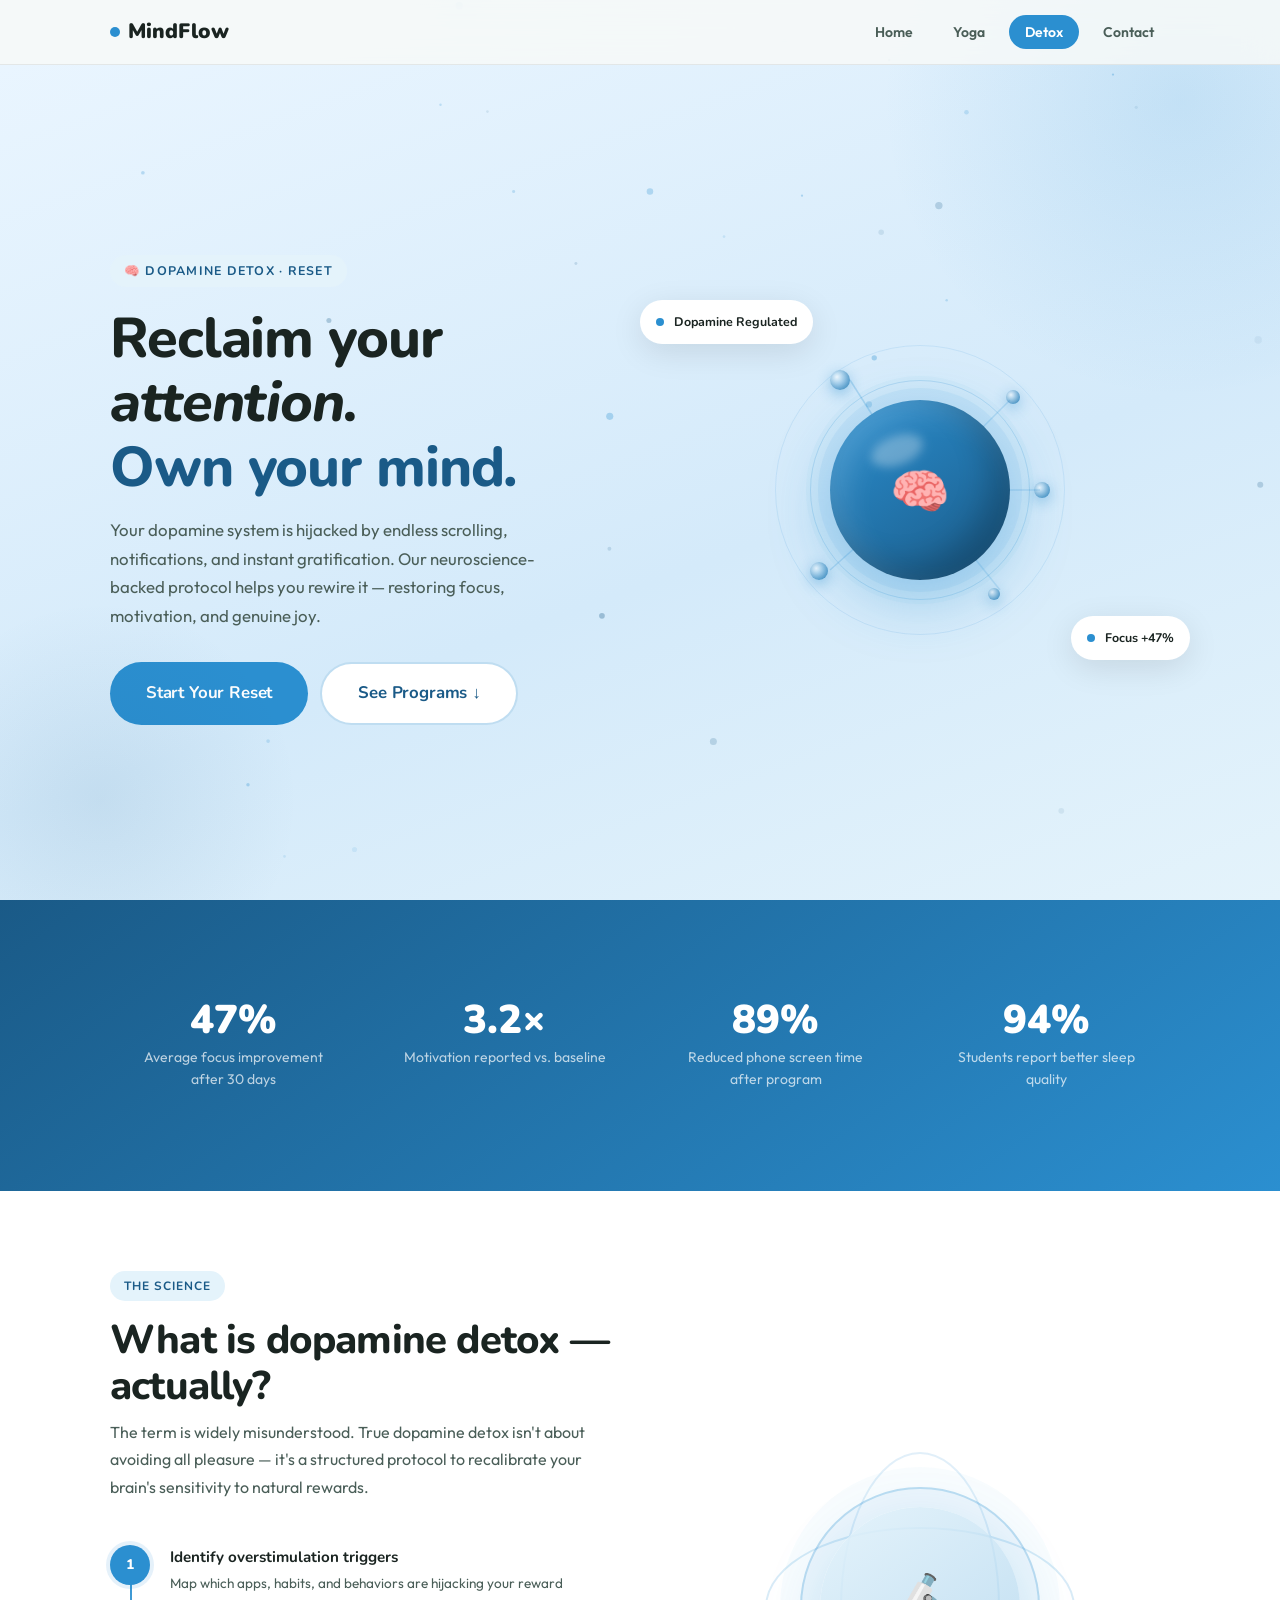
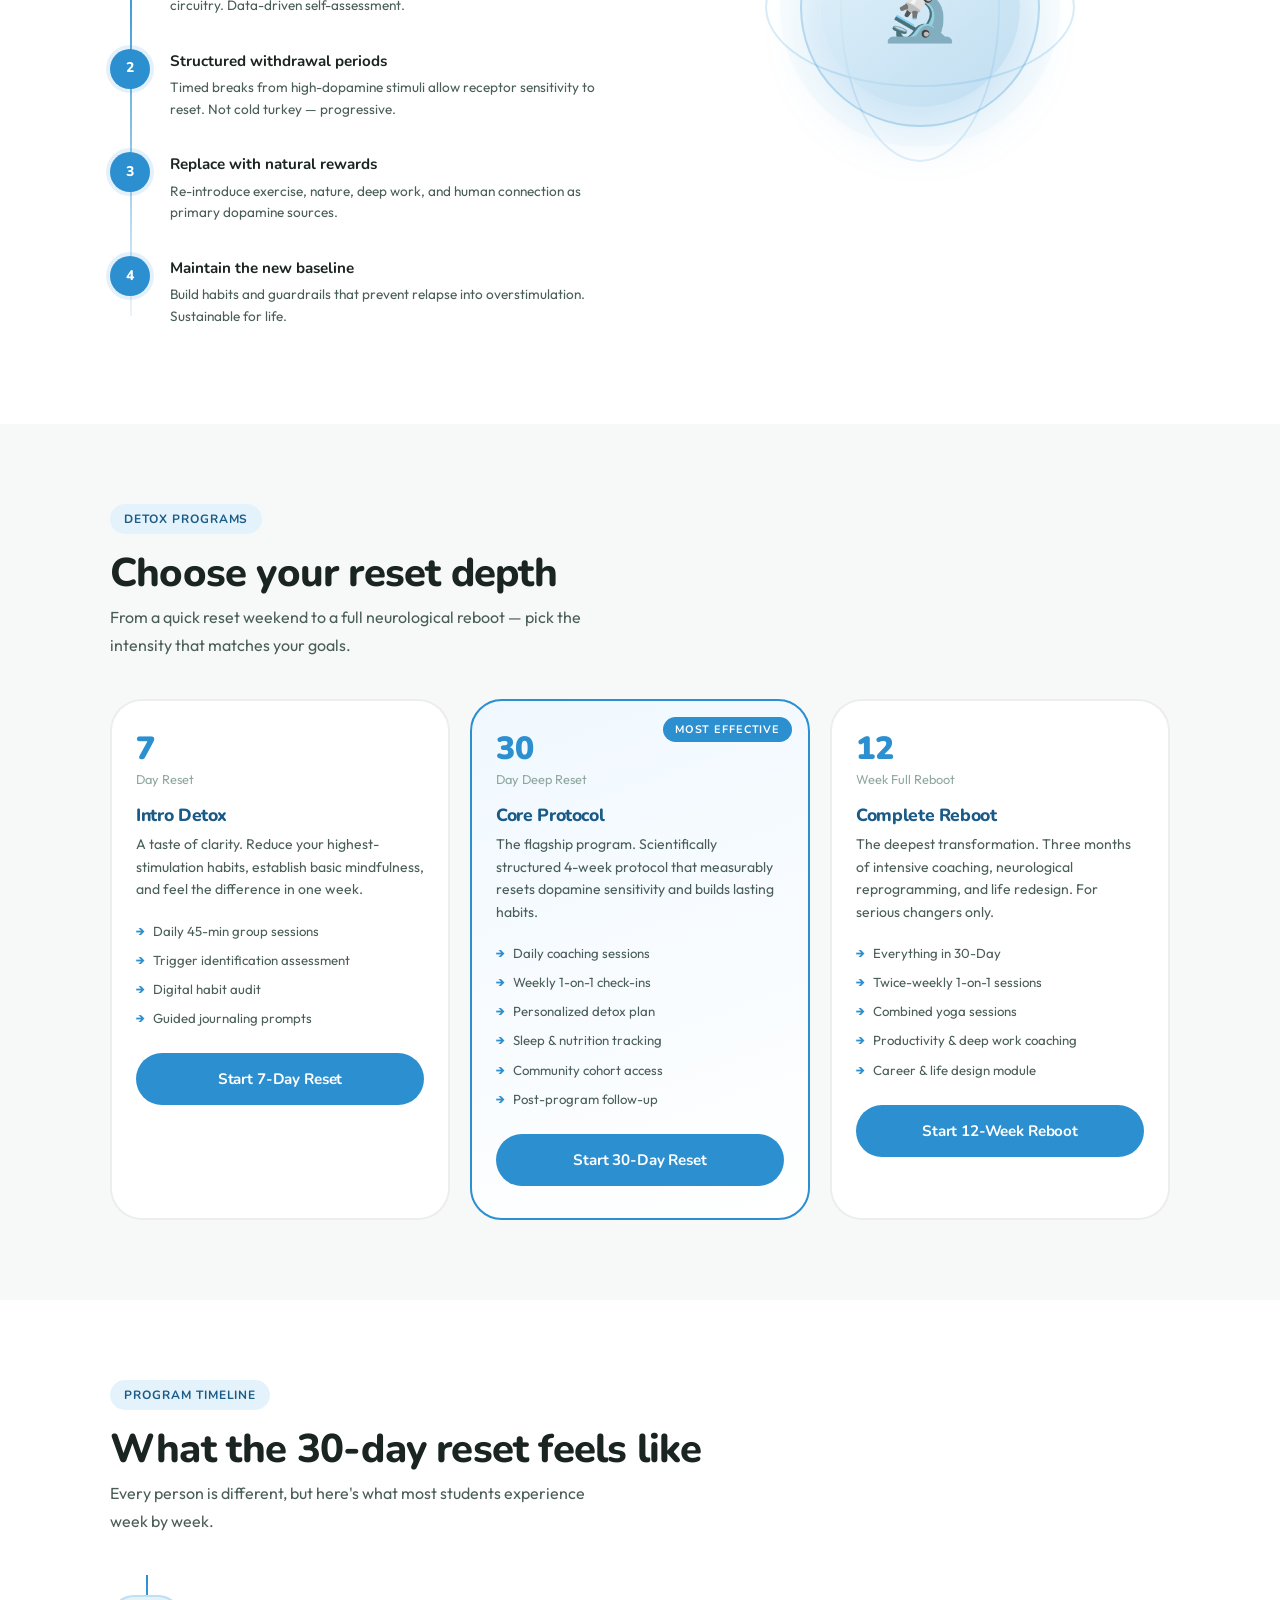
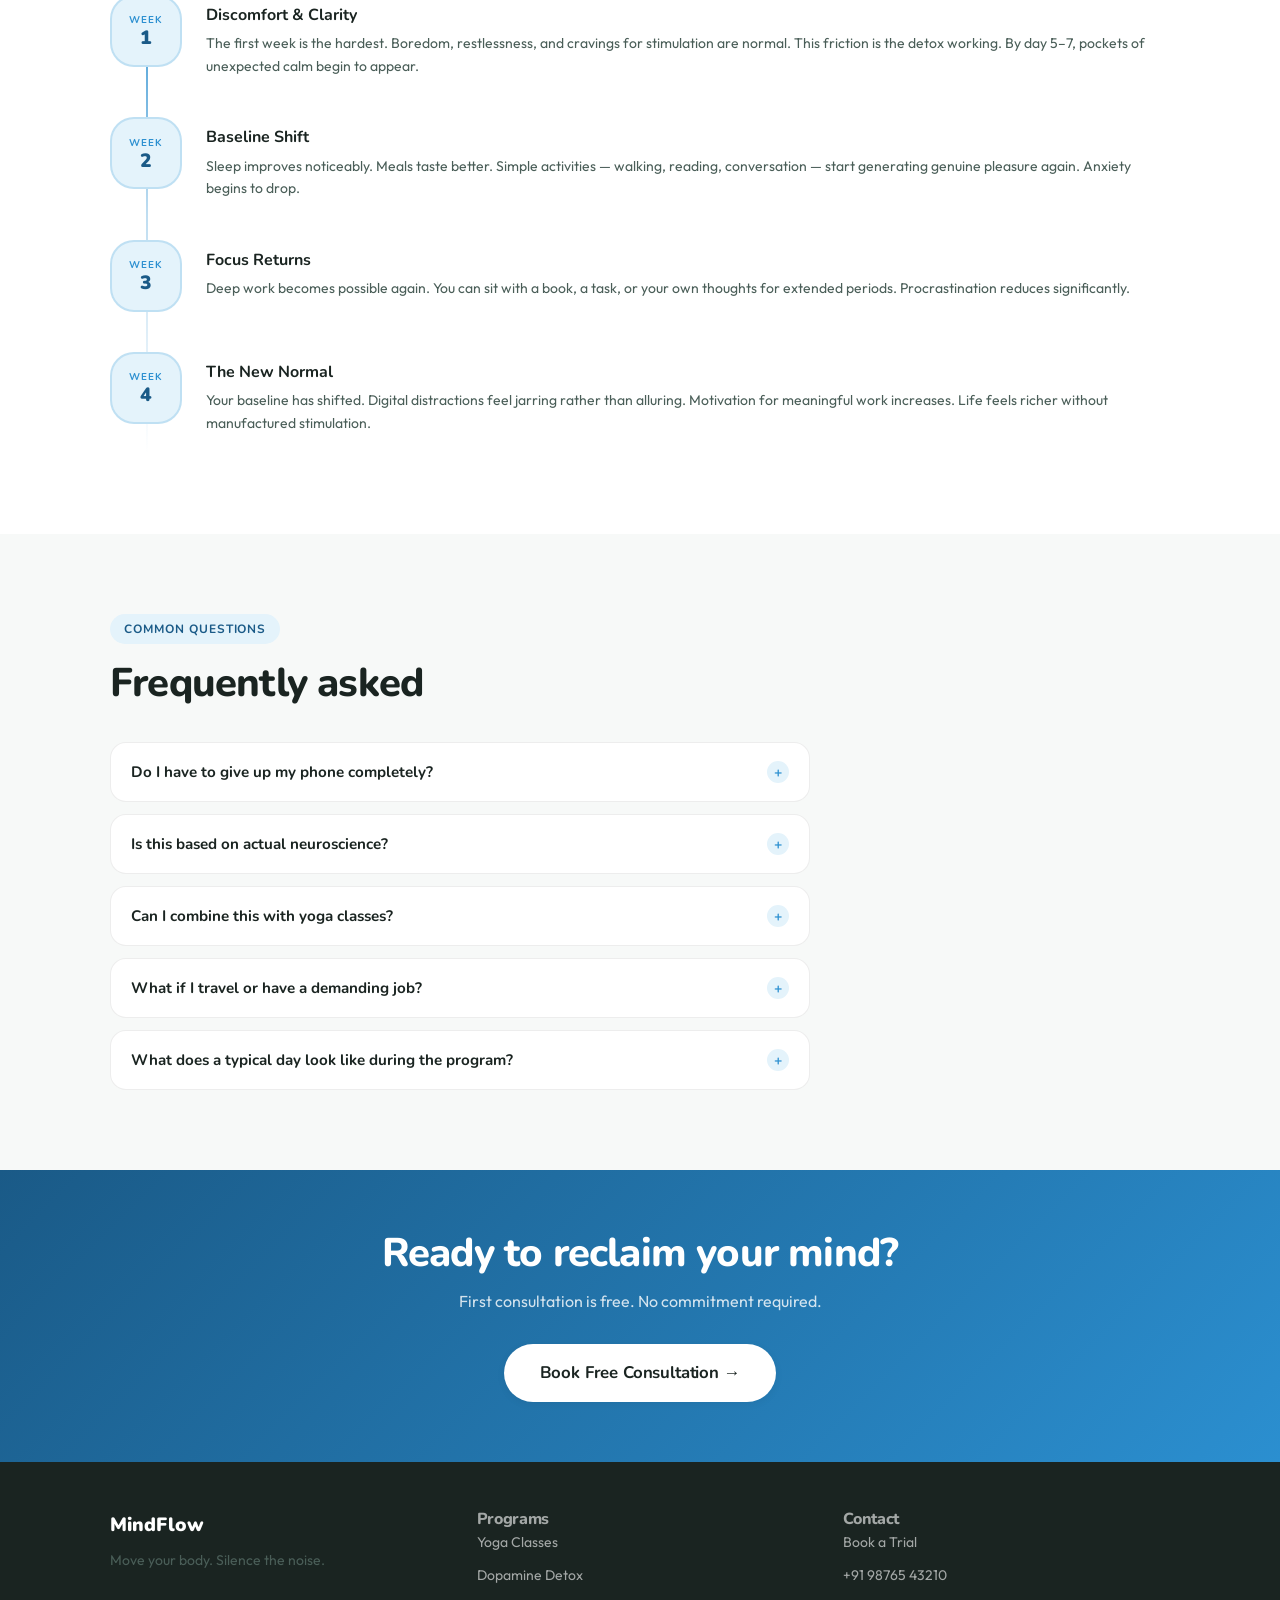
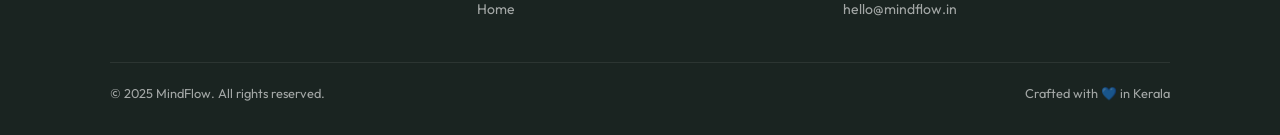
==== commit 6bf966ff: "Update location from Thiruvananthapuram to Palakkad" ====
--- a/dopamine-detox.html
+++ b/dopamine-detox.html
@@ -3,15 +3,15 @@
 <head>
   <meta charset="UTF-8" />
   <meta name="viewport" content="width=device-width, initial-scale=1.0" />
-  <title>Dopamine Detox Classes Thiruvananthapuram — MindFlow Reset Program</title>
-  <meta name="description" content="Science-backed dopamine detox program in Thiruvananthapuram. Reset your brain's reward system, reclaim focus and motivation. Small group coaching with certified behavioral therapists." />
-  <meta name="keywords" content="dopamine detox Thiruvananthapuram, digital detox Kerala, dopamine reset, screen addiction, focus coaching, behavioral wellness, mental clarity" />
+  <title>Dopamine Detox Classes Palakkad — MindFlow Reset Program</title>
+  <meta name="description" content="Science-backed dopamine detox program in Palakkad Reset your brain's reward system, reclaim focus and motivation. Small group coaching with certified behavioral therapists." />
+  <meta name="keywords" content="dopamine detox Palakkad, digital detox Kerala, dopamine reset, screen addiction, focus coaching, behavioral wellness, mental clarity" />
   <meta name="robots" content="index, follow" />
   <link rel="canonical" href="https://mindflow.in/dopamine-detox.html" />
 
   <meta property="og:type" content="website" />
   <meta property="og:title" content="Dopamine Detox — MindFlow Reset Program" />
-  <meta property="og:description" content="Reset your brain's reward system. Science-backed dopamine detox in Thiruvananthapuram, Kerala." />
+  <meta property="og:description" content="Reset your brain's reward system. Science-backed dopamine detox in Palakkad, Kerala." />
   <meta property="og:url" content="https://mindflow.in/dopamine-detox.html" />
 
   <script type="application/ld+json">
